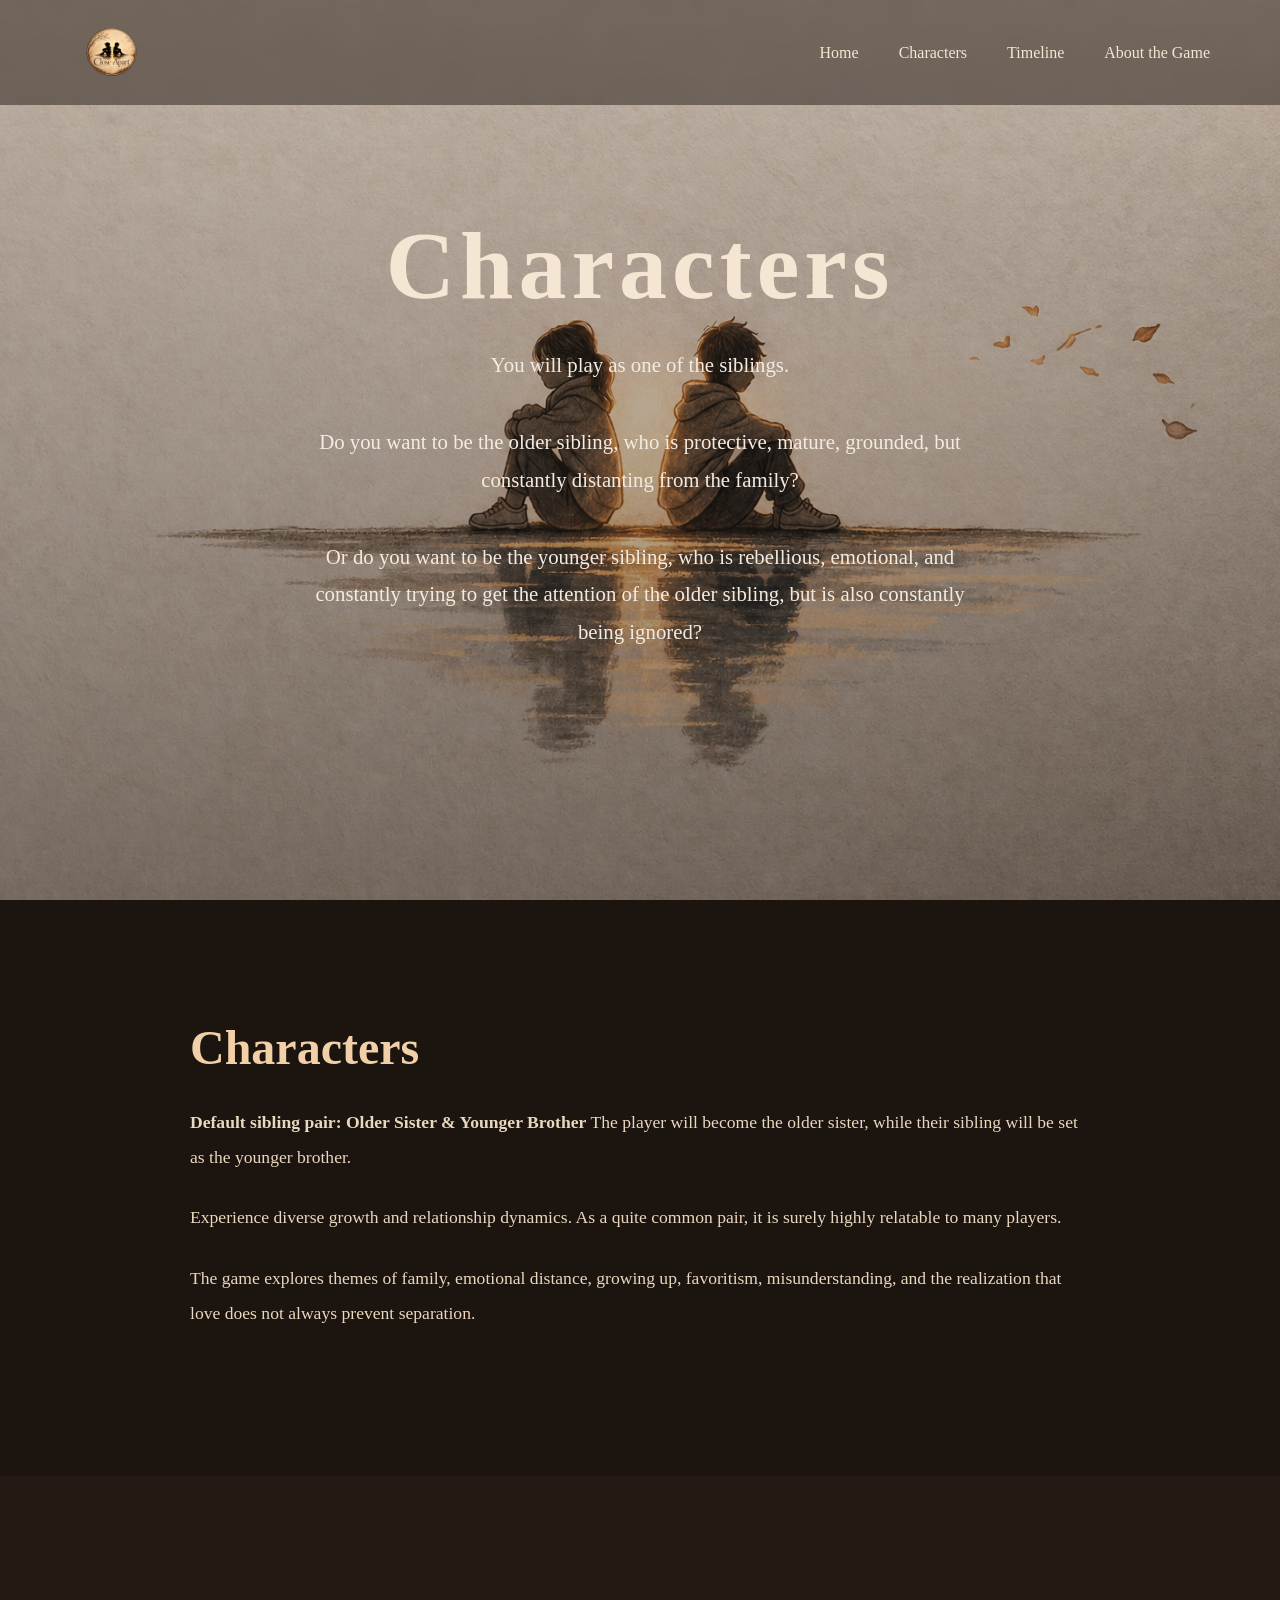
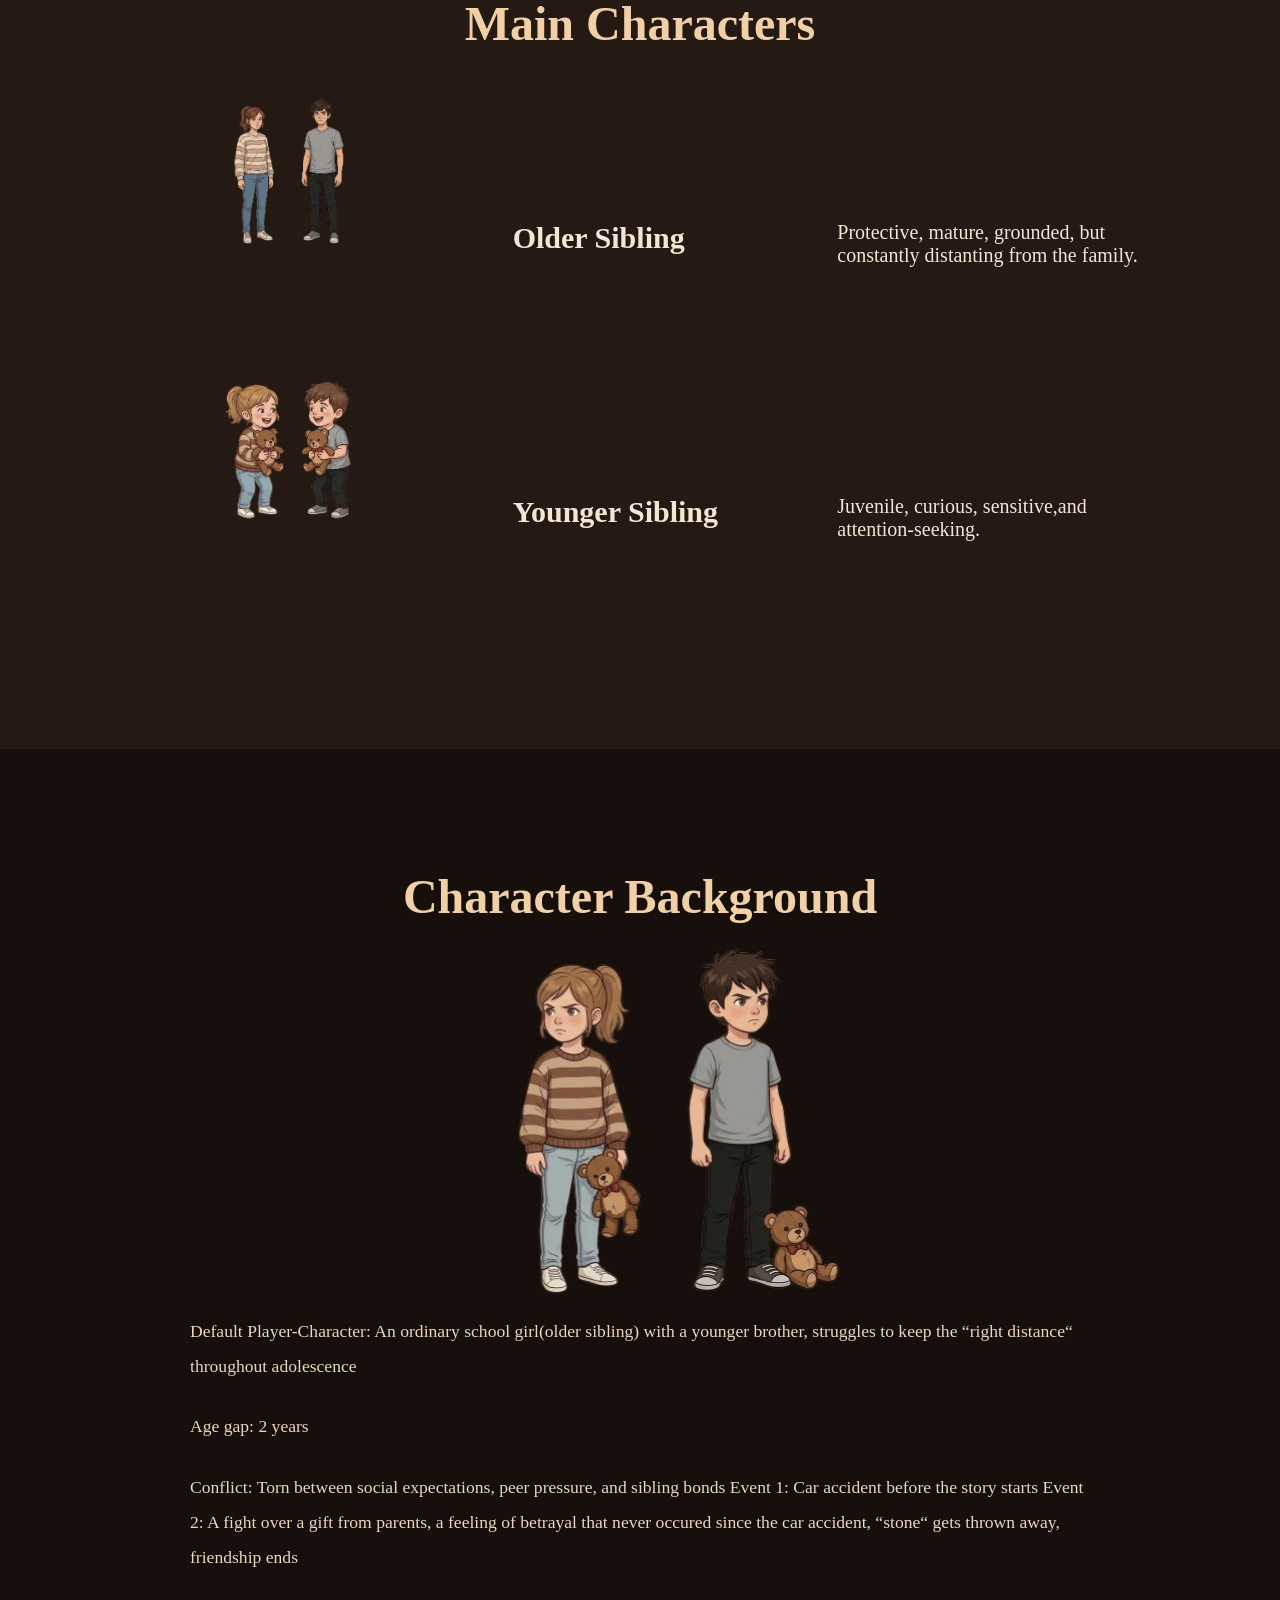
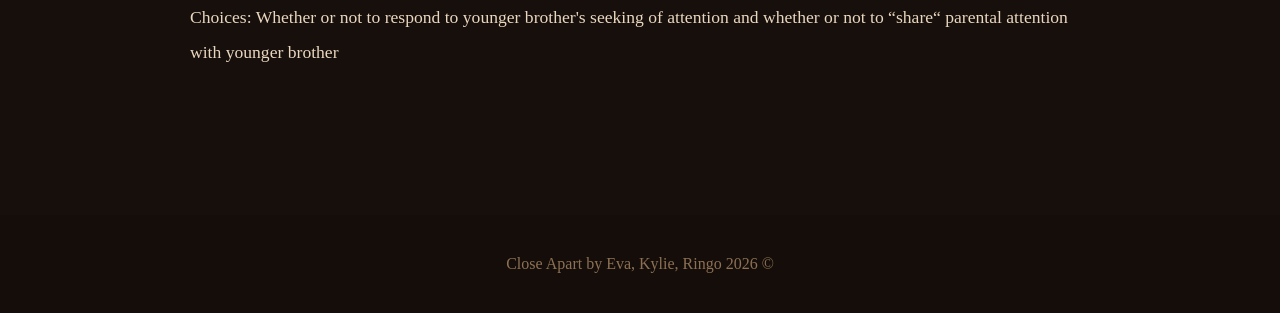
==== Characters.html @ 7a486426 "Fresh start" ====
<html>
    <html>
<head>
    <title>Close Apart</title>
    <link href="css/Character.css" rel="stylesheet">
</head>

<body>

    <!-- Navigation -->

    <header>

        <nav class="navbar">

            <div class="logo">
                <img src="images/logo.png" alt="Close Apart" id="logoimage" />
            </div>

            <ul class="nav-links">
                <li><a href="index.html">Home</a></li>
                <li><a href="Characters.html">Characters</a></li>
                <li><a href="Timeline.html">Timeline</a></li>
                <li><a href="Gallery.html">About the Game</a></li>
            </ul>


        </nav>

    </header>

<!-- Hero Section -->

    <section class="hero">

        <!-- Banner Background -->
            <img src="images/Character-Banner.png" alt="Close Apart Banner" id="hero-img">

        <div class="hero-overlay"></div>

        <div class="hero-content">

            <h1>Characters</h1>

            <p>
                You will play as one of the siblings.
            </p>
            <p>
                Do you want to be the older sibling, who is protective, mature, grounded, but constantly distanting from the family?
            </p>
            <p>
                Or do you want to be the younger sibling, who is rebellious, emotional, and constantly trying to get the attention of the older sibling, but is also constantly being ignored?
            </p>
        </div>

    </section>

<!-- About Section -->

    <section class="about-section" id="about">

        <div class="section-content">

            <h2>Characters</h2>

            <p>
                <strong>Default sibling pair: Older Sister & Younger Brother</strong> 
                The player will become the older sister, while their sibling will be set as the younger brother. 
            </p>

            <p>
                Experience diverse growth and relationship dynamics. 
                As a quite common pair, it is surely highly relatable to many players. 
            </p>

            <p>
                The game explores themes of family, emotional distance,
                growing up, favoritism, misunderstanding, and the
                realization that love does not always prevent separation.
            </p>

        </div>

    </section>

    <!-- Characters Section -->

    <section class="characters-section" id="characters">

        <div class="section-title">
            <h2>Main Characters</h2>
        </div>

        <div class="character-grid">

                <div class="character-image">
                    <img src="images/older-sibling-2.png" alt="Older Sibling" div id="siblingimages">
                </div>

                <h3>Older Sibling</h3>

                <p>
                    Protective, mature, grounded, but constantly distanting from the family.
                </p>
            </a>
            
                <div class="character-image">
                    <img src="images/younger-sibling-2.png" alt="Younger Sibling" id="siblingimages">
                </div>

                <h3>Younger Sibling</h3>

                <p>
                    Juvenile, curious, sensitive,and attention-seeking.
                </p>
            </a>
        </div>

    </section>

    <!-- Character Background Section -->

    <section class="characters-section" id="character-background">

        <div class="section-title">
            <h2>Character Background</h2>
        </div>

        <div class="background-grid">

            <div class="section-content">
                <div class="character-image">
                    <img src="images/middle-sibling.png" alt="Middle Sibling" id="siblingimages-background">
                </div>

                <p>
                    Default Player-Character: An ordinary school girl(older sibling) with a younger brother, struggles to keep the &ldquo;right distance&ldquo; throughout adolescence
                </p>
                <p>
                    Age gap: 2 years
                </p>
                <p>
                    Conflict: Torn between social expectations, peer pressure, and sibling bonds
                    Event 1: Car accident before the story starts
                    Event 2: A fight over a gift from parents, a feeling of betrayal that never occured since the car accident, &ldquo;stone&ldquo; gets thrown away, friendship ends
                </p>
                <p>
                    Choices: Whether or not to respond to younger brother&apos;s seeking of attention and whether or not to &ldquo;share&ldquo; parental attention with younger brother
                </p>
            </div>

        </div>

    </section>

<!-- Footer -->

    <footer>
        <p>Close Apart by Eva, Kylie, Ringo 2026 &copy;</p>
    </footer>
</body>
</html>
---- css/Character.css ----
/* Reset */

* {
    margin: 0;
    padding: 0;
    box-sizing: border-box;
}

html {
    scroll-behavior: smooth;
}


/* Body */

body {
    background-color: #1b140f;
    color: #f4e6d3;
    font-family: "Didot", serif;
    overflow-x: hidden;
}


/* Navigation */

header {
    position: fixed;
    width: 100%;
    z-index: 1000;

    background: rgba(20, 12, 8, 0.45);
    backdrop-filter: blur(8px);
}

.navbar {
    display: flex;
    justify-content: space-between;
    align-items: center;

    padding: 25px 70px;
}

#logoimage {
    height: 55px;
    width: 180px;
    width: auto;
    display: block;
    object-fit: cover;
    object-position: left;
}

.nav-links {
    display: flex;
    gap: 40px;
    list-style: none;
}

.nav-links a {
    color: #f4e6d3;
    text-decoration: none;
    transition: 0.3s;
    font-size: 1rem;
}

.nav-links a:hover {
    color: #8f704a;
}


/* Hero Section */

.hero {
    position: relative;
    width: 100%;
    height: 100%;
    overflow: hidden;
    margin-top: 0;
}

#hero-img {
    position: absolute;

    top: 0;
    left: 0;

    width: 100%;
    height: 100%;

    object-fit:cover;
    
}

.hero-overlay {
    position: absolute;
    inset: 0;

    width: 100%;
    height: 100%;

    background: linear-gradient(
        rgba(24, 14, 9, 0.15),
        rgba(24, 14, 9, 0.45)
    );
    
    filter: brightness(0.5) contrast(1.00);

    z-index: 1;
}

.hero-overlay {
    position: absolute;
    inset: 0;

    width: 100%;
    height: 100%;

    background: linear-gradient(
        rgba(24, 14, 9, 0.15),
        rgba(24, 14, 9, 0.45)
    );

    z-index: 1;
}

.hero-content {
    position: relative;
    z-index: 2;

    height: 100%;

    display: flex;
    flex-direction: column;
    justify-content: center;
    align-items: center;

    text-align: center;

    padding: 20px;
}

.hero-content h1 {
    font-size: 6rem;
    margin-bottom: 25px;
    letter-spacing: 5px;
}

.hero-content p {
    max-width: 700px;

    font-size: 1.3rem;
    line-height: 1.8;

    color: #f3ebe1;

    margin-bottom: 40px;

}

.hero-content #p1 {
    margin-top: 260px;

}

.hero-buttons {
    display: flex;
    gap: 20px;
}

button {
    padding: 15px 35px;

    border: none;

    background-color: #c48b52;
    color: white;

    cursor: pointer;

    transition: 0.3s;

    font-size: 1rem;
    font-family: "Didot", serif;
}

button:hover {
    background-color: #ddb27c;
}

.secondary-button {
    background-color: transparent;
    border: 1px solid #c48b52;
}

.secondary-button:hover {
    background-color: rgba(196, 139, 82, 0.15);
}


/* General Sections */

section {
    padding: 120px 10%;
}

.section-title {
    text-align: center;
    margin-bottom: 70px;
}

.section-title h2,
.section-content h2 {
    font-size: 3rem;
    margin-bottom: 30px;
    color: #f2d0a7;
}

.section-content {
    max-width: 900px;
    margin: auto;
}

.section-content p {
    font-size: 1.1rem;
    line-height: 2;

    color: #ead7bf;

    margin-bottom: 25px;
}


/* Character Section */

.characters-section {
    background-color: #241913;
}

.character-grid {
    display: grid;

    grid-template-columns: repeat(auto-fit, minmax(300px, 1fr));

    gap: 40px;
}

.character-grid h3 {

    margin-top: 100px;
    margin-bottom: 100px;
    margin-left: 30px;
    margin-right: 40px;
    font-size: 30px;
}

.character-grid p{

    margin-top: 100px;
    font-size: 20px;
}


.character-card {
    background-color: rgba(255,255,255,0.03);

    padding: 30px;

    border: 1px solid rgba(255,255,255,0.08);

    transition: 0.3s;

    text-decoration: none;
    
    margin-bottom: 15px;
}

.character-card:hover {
    transform: translateY(-8px);
}

#siblingimages {
    width: 100%;
    height: 100%;
    object-fit: cover;
    max-height: 350px;
    margin-bottom: 70px;
    margin-top: -70px;
    padding: 40px;
}

.character-card h3 {
    font-size: 2rem;
    margin-bottom: 15px;
    color: #f4e6d3;
}

.background-grid {
    display: grid;

    grid-template-columns: repeat(auto-fit, minmax(200px, 1fr));

    gap: 100px;
}

/* Character Background */

#character-background {
    background-color: #160f0b;
}

#siblingimages-background {
    width: 100%;
    height: 100%;
    object-fit: contain;
    height: 370px;
    margin-bottom: 20px;
    margin-top: -70px;
}

/* Footer */

footer {
    padding: 40px;

    text-align: center;

    background-color: #140d09;

    color: #8d7154;
}


/* Responsive */

@media (max-width: 768px) {

    .navbar {
        flex-direction: column;
        gap: 20px;

        padding: 20px;
    }

    .nav-links {
        gap: 20px;
        flex-wrap: wrap;
        justify-content: center;
    }

    .hero-content h1 {
        font-size: 4rem;
    }

    .hero-content p {
        font-size: 1rem;
    }

    .hero-buttons {
        flex-direction: column;
    }

}
.button {
  color: #ffffff;
  border: none;
  padding: 12px 18px;
  border-radius: 10px;
  font-weight: 500;
  cursor: pointer;
  transition: all 0.2s ease;
  text-decoration: none;
  display: inline-block;
}
.button.red {
  background-color: #e74c3c;
}

.button.blue {
  background-color: #3498db;
}

.button.green {
  background-color: #2ecc71;
}

.button.purple {
  background-color: #9b59b6;
}
.button:hover {
  transform: translateY(-2px);
  opacity: 0.9;
}
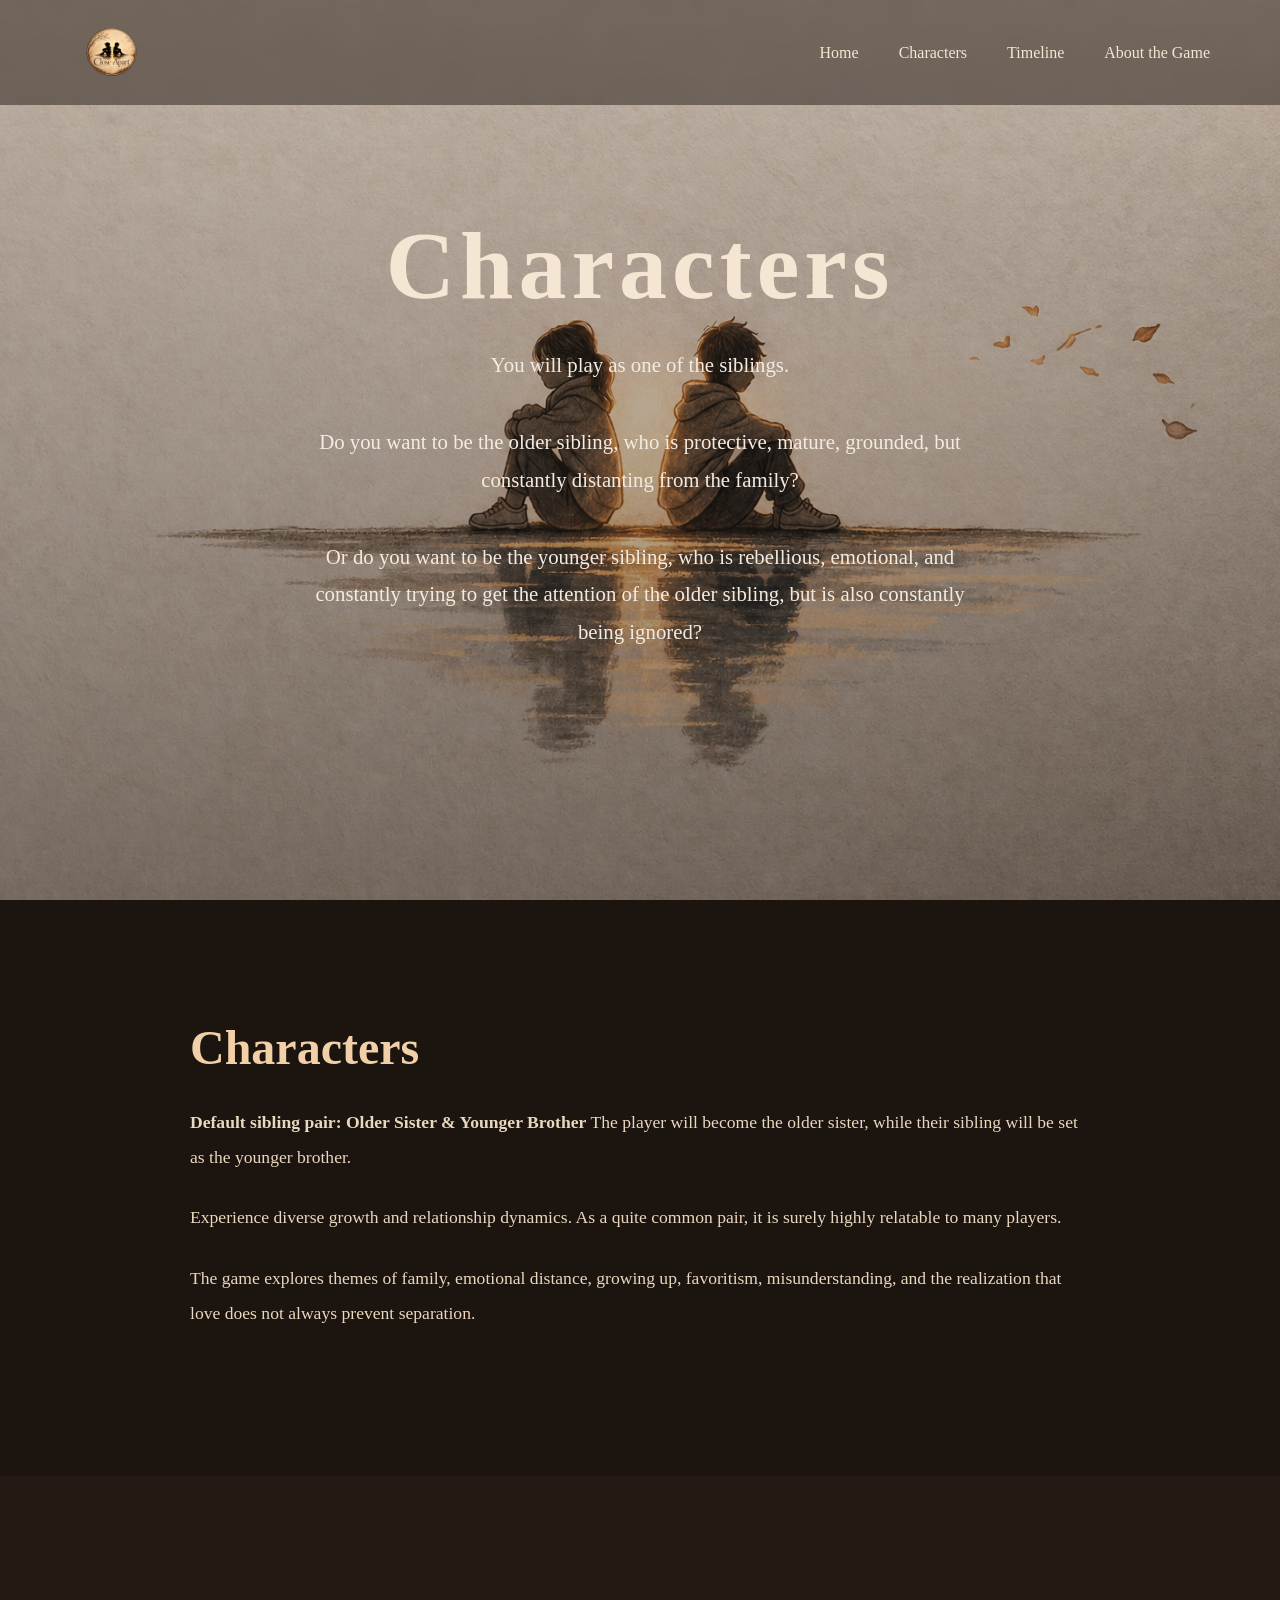
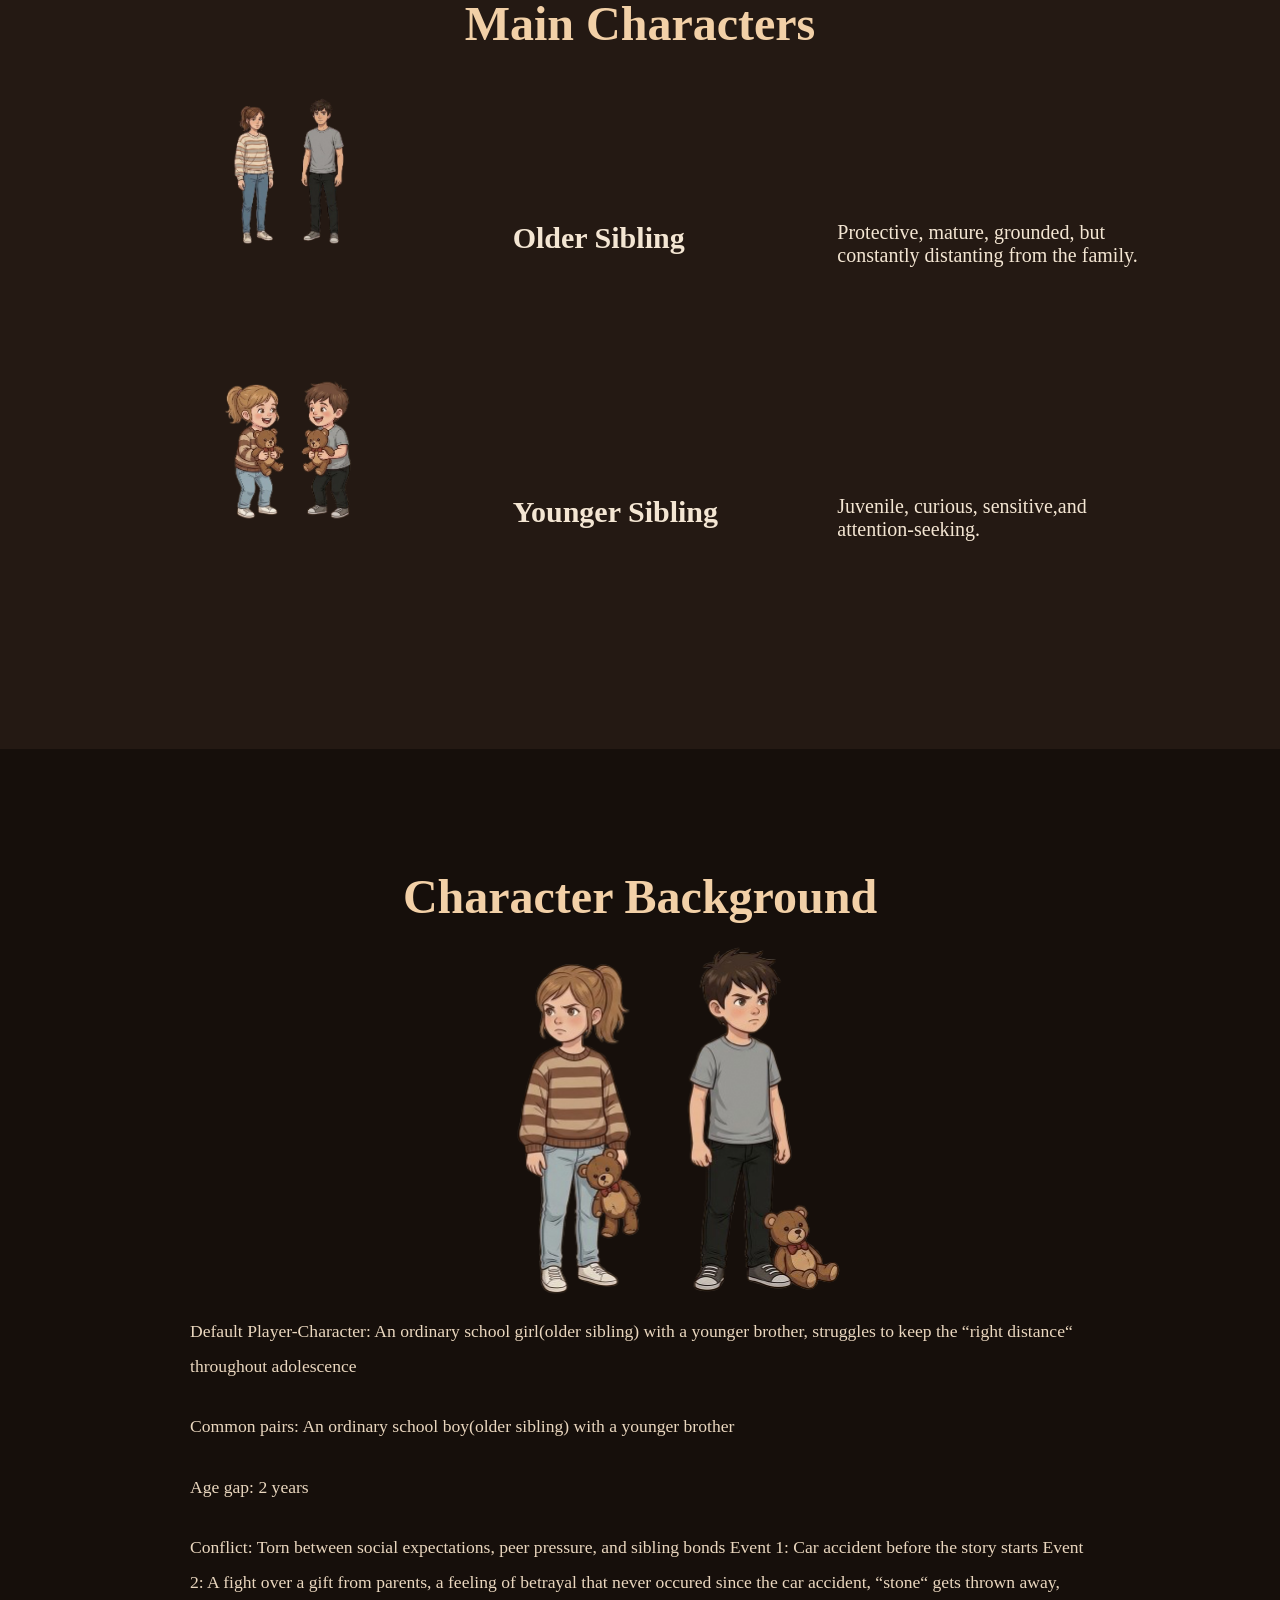
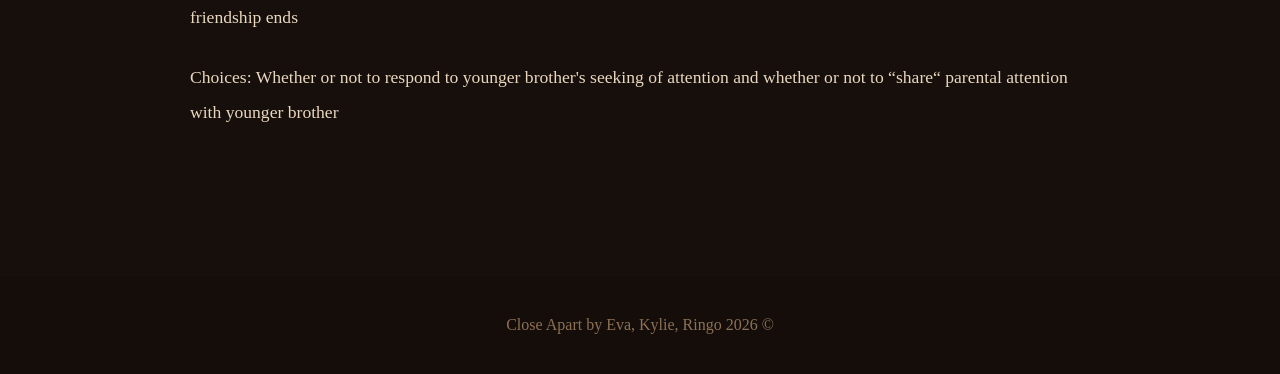
==== commit e6525e6d: "character page adjustment: added common pairs; trailer section adjustment: changed trailer" ====
--- a/Characters.html
+++ b/Characters.html
@@ -20,7 +20,7 @@
             <ul class="nav-links">
                 <li><a href="index.html">Home</a></li>
                 <li><a href="Characters.html">Characters</a></li>
-                <li><a href="Timeline.html">Timeline</a></li>
+                <li><a href="timeline.html">Timeline</a></li>
                 <li><a href="Gallery.html">About the Game</a></li>
             </ul>
 
@@ -137,6 +137,9 @@
                     Default Player-Character: An ordinary school girl(older sibling) with a younger brother, struggles to keep the &ldquo;right distance&ldquo; throughout adolescence
                 </p>
                 <p>
+                    Common pairs: An ordinary school boy(older sibling) with a younger brother
+                </p>
+                <p>
                     Age gap: 2 years
                 </p>
                 <p>
